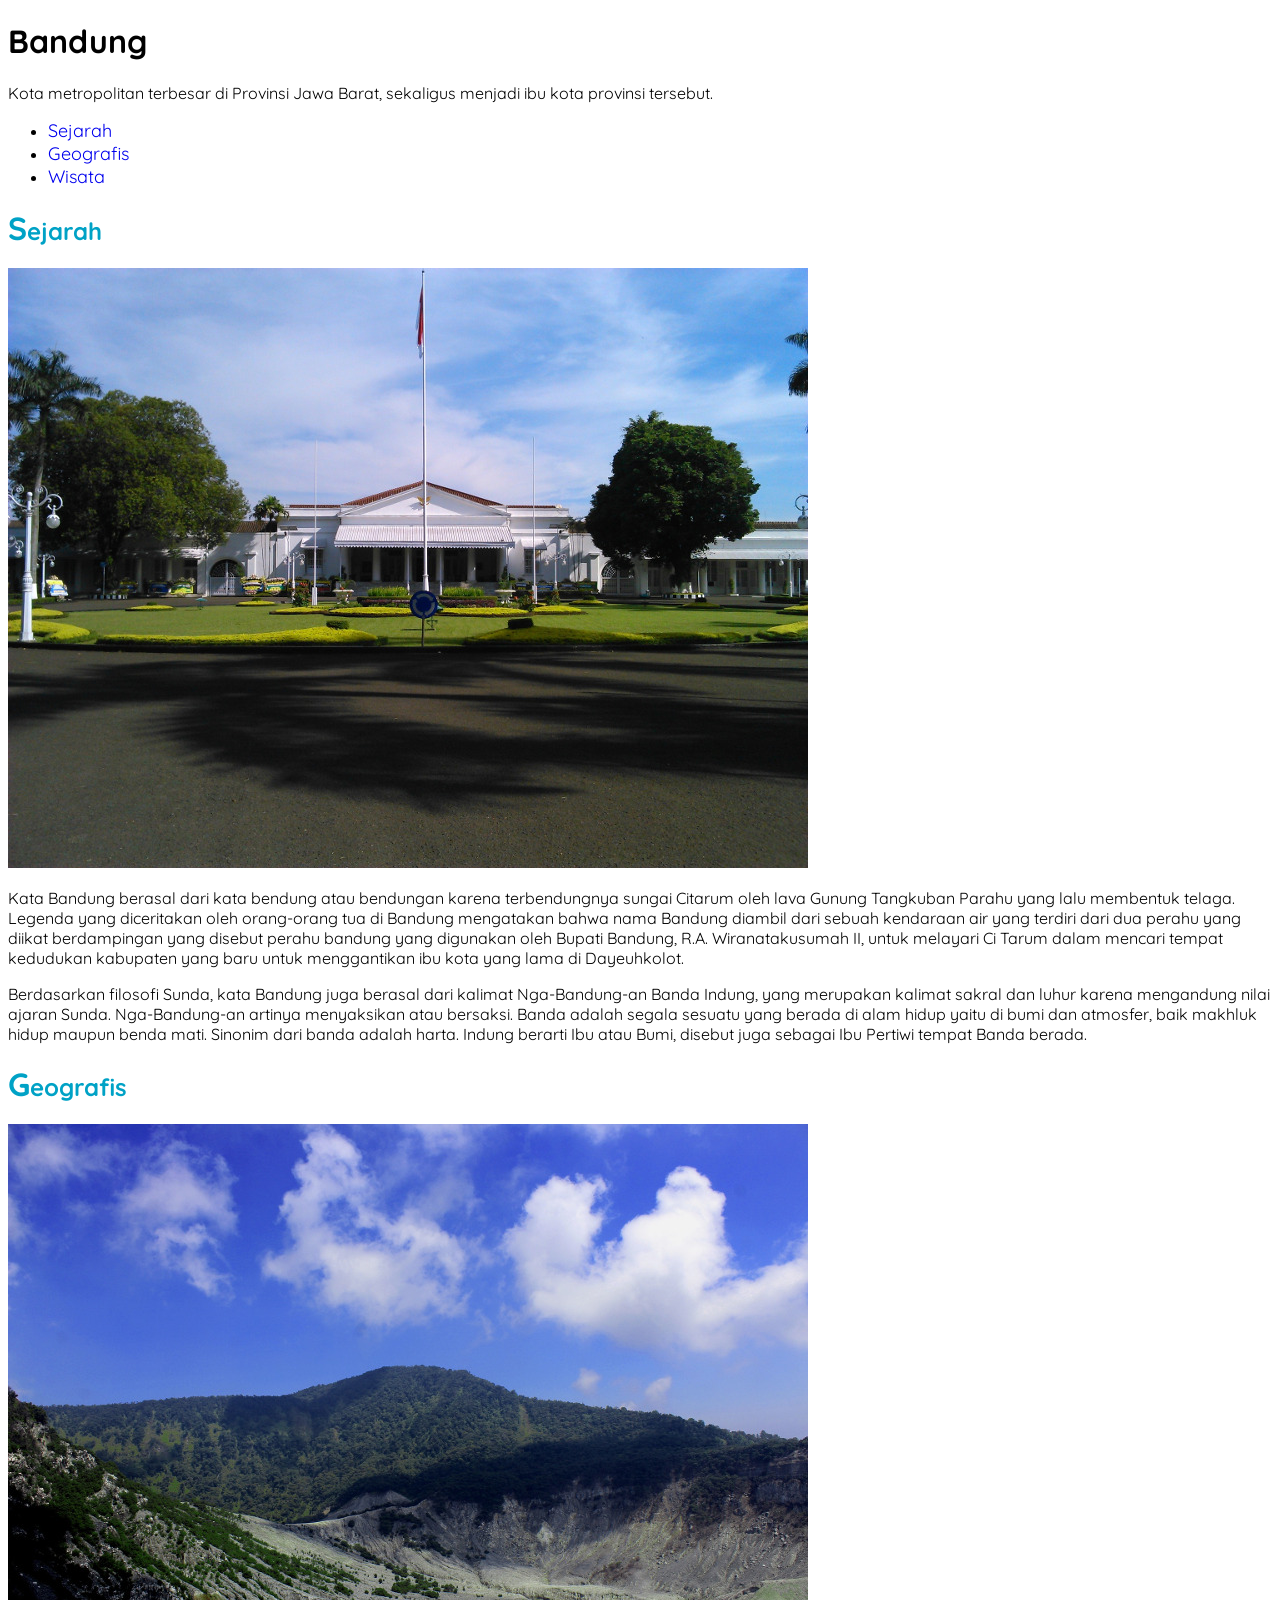
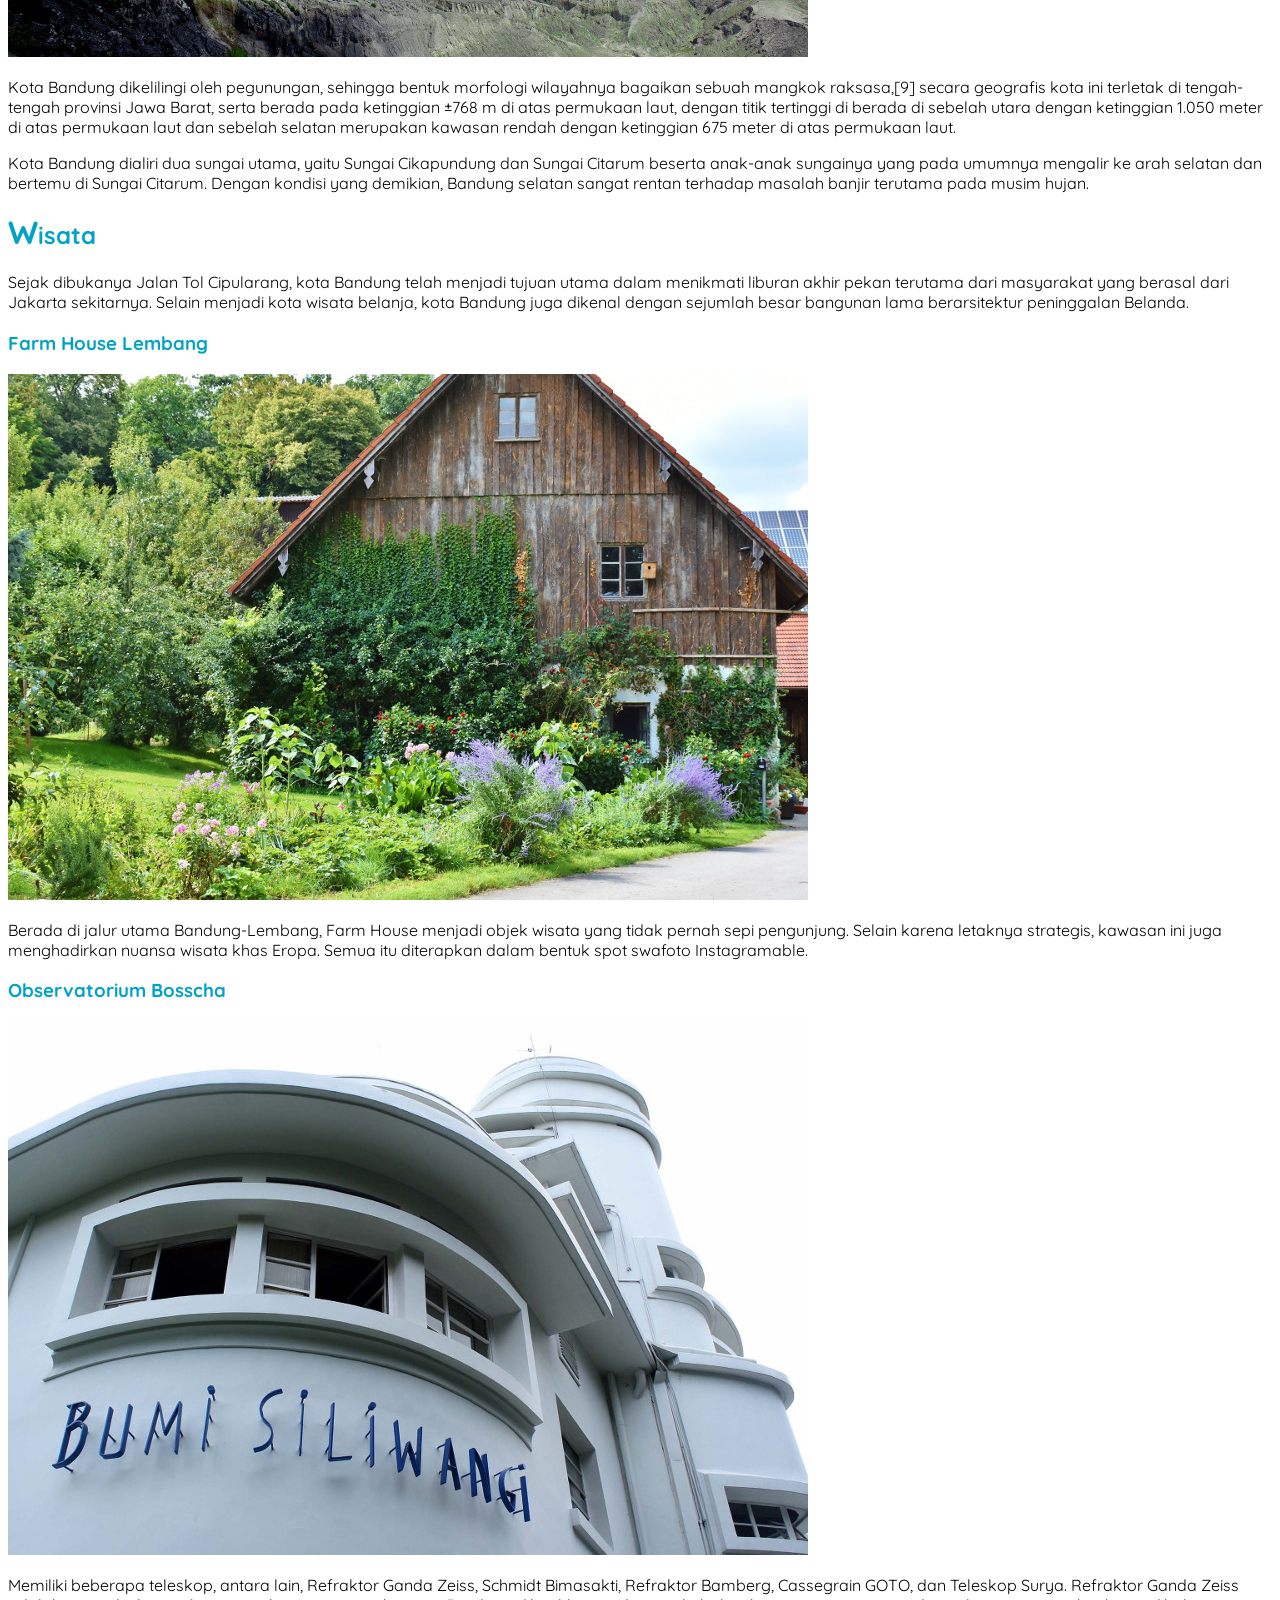
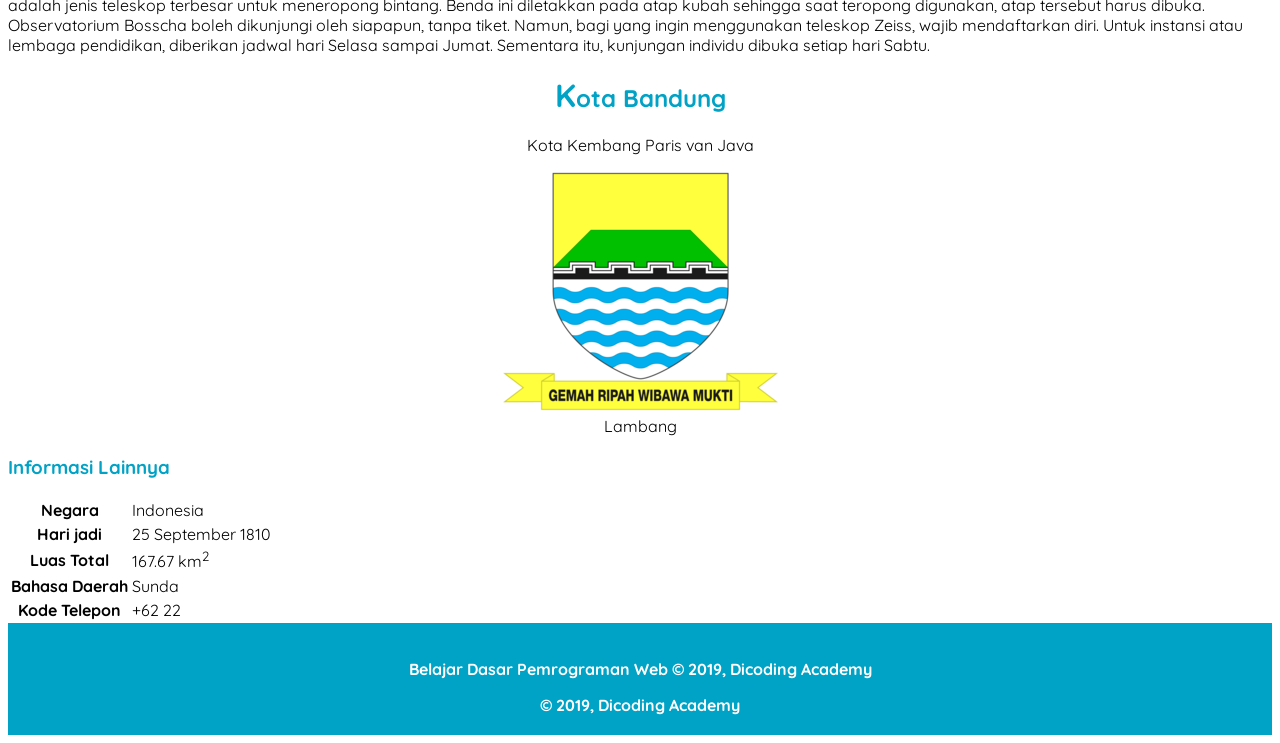
==== Webdasar/index.html @ 9266b992 "object fit" ====
<!DOCTYPE html><html>
  <head>
    <meta charset="utf-8" />
    <title> Kota Bandung</title>
    <link rel="stylesheet" href="assets/styles/style.css">

    <!-- Google Font-->
    <link rel="preconnect" href="https://fonts.googleapis.com">
    <link rel="preconnect" href="https://fonts.gstatic.com" crossorigin>
    <link href="https://fonts.googleapis.com/css2?family=Quicksand:wght@300..700&display=swap" rel="stylesheet"></head>
  </head>
  
  <header>
    <h1>Bandung</h1>
    <p>
      Kota metropolitan terbesar di Provinsi Jawa Barat, sekaligus menjadi ibu kota provinsi tersebut.
    </p>

    <nav>
      <ul>
        <li><a href="#sejarah">Sejarah</a></li>
        <li><a href="#geografis">Geografis</a></li>
        <li><a href="#wisata">Wisata</a></li>
      </ul>
    </nav>
  </header>

  <main>
    <div>
      <article id="sejarah">
        <h2>Sejarah</h2>
        <img src="assets/image/history.jpg" alt="sejarah" class="fetured-image"/>
        <p>
          Kata Bandung berasal dari kata bendung atau bendungan karena terbendungnya sungai Citarum oleh
          lava Gunung Tangkuban Parahu yang lalu membentuk telaga. Legenda yang diceritakan oleh
          orang-orang tua di Bandung mengatakan bahwa nama Bandung diambil dari sebuah kendaraan air
          yang terdiri dari dua perahu yang diikat berdampingan yang disebut perahu bandung yang
          digunakan oleh Bupati Bandung, R.A. Wiranatakusumah II, untuk melayari Ci Tarum dalam mencari
          tempat kedudukan kabupaten yang baru untuk menggantikan ibu kota yang lama di Dayeuhkolot.
        </p>
    
        <p>
          Berdasarkan filosofi Sunda, kata Bandung juga berasal dari kalimat Nga-Bandung-an Banda
          Indung, yang merupakan kalimat sakral dan luhur karena mengandung nilai ajaran Sunda.
          Nga-Bandung-an artinya menyaksikan atau bersaksi. Banda adalah segala sesuatu yang berada di
          alam hidup yaitu di bumi dan atmosfer, baik makhluk hidup maupun benda mati. Sinonim dari
          banda adalah harta. Indung berarti Ibu atau Bumi, disebut juga sebagai Ibu Pertiwi tempat
          Banda berada.
        </p>
      </article>
    
      <article id="geografis">
        <h2>Geografis</h2>
        <img src="assets/image/geografis.jpg" alt="geografis" class="fetured-image"/>
        <p>
          Kota Bandung dikelilingi oleh pegunungan, sehingga bentuk morfologi wilayahnya bagaikan sebuah
          mangkok raksasa,[9] secara geografis kota ini terletak di tengah-tengah provinsi Jawa Barat,
          serta berada pada ketinggian ±768 m di atas permukaan laut, dengan titik tertinggi di berada
          di sebelah utara dengan ketinggian 1.050 meter di atas permukaan laut dan sebelah selatan
          merupakan kawasan rendah dengan ketinggian 675 meter di atas permukaan laut.
        </p>
    
        <p>
          Kota Bandung dialiri dua sungai utama, yaitu Sungai Cikapundung dan Sungai Citarum beserta
          anak-anak sungainya yang pada umumnya mengalir ke arah selatan dan bertemu di Sungai Citarum.
          Dengan kondisi yang demikian, Bandung selatan sangat rentan terhadap masalah banjir terutama
          pada musim hujan.
        </p>
      </article>
    
      <article id="wisata">
        <h2>Wisata</h2>
        <p>
          Sejak dibukanya Jalan Tol Cipularang, kota Bandung telah menjadi tujuan utama dalam menikmati
          liburan akhir pekan terutama dari masyarakat yang berasal dari Jakarta sekitarnya. Selain
          menjadi kota wisata belanja, kota Bandung juga dikenal dengan sejumlah besar bangunan lama
          berarsitektur peninggalan Belanda.
        </p>
    
        <section>
          <h3>Farm House Lembang</h3>
          <img src="assets/image/farm-house.jpg" alt="farm house" class="fetured-image"/>
          <p>
            Berada di jalur utama Bandung-Lembang, Farm House menjadi objek wisata yang tidak pernah
            sepi pengunjung. Selain karena letaknya strategis, kawasan ini juga menghadirkan nuansa
            wisata khas Eropa. Semua itu diterapkan dalam bentuk spot swafoto Instagramable.
          </p>
        </section>
    
        <section>
          <h3>Observatorium Bosscha</h3>
          <img src="assets/image/bosscha.jpg" alt="bosscha" class="fetured-image"/>
          <p>
            Memiliki beberapa teleskop, antara lain, Refraktor Ganda Zeiss, Schmidt Bimasakti, Refraktor
            Bamberg, Cassegrain GOTO, dan Teleskop Surya. Refraktor Ganda Zeiss adalah jenis teleskop
            terbesar untuk meneropong bintang. Benda ini diletakkan pada atap kubah sehingga saat
            teropong digunakan, atap tersebut harus dibuka. Observatorium Bosscha boleh dikunjungi oleh
            siapapun, tanpa tiket. Namun, bagi yang ingin menggunakan teleskop Zeiss, wajib mendaftarkan
            diri. Untuk instansi atau lembaga pendidikan, diberikan jadwal hari Selasa sampai Jumat.
            Sementara itu, kunjungan individu dibuka setiap hari Sabtu.
          </p>
        </section>
      </article>
    </div>

    <aside>
      <article class="profile">
        <header>
          <h2>Kota Bandung</h2>
          <p>Kota Kembang Paris van Java</p>

          <figure>
            <img src="assets/image/Bandung_coa.png">
            <figcaption>Lambang</figcaption>
          </figure>
        </header>

        <section>
          <h3>Informasi Lainnya</h3>    
          <table>
            <tr>
              <th>Negara</th>
              <td>Indonesia</td>
            </tr>
            <tr>
              <th>Hari jadi</th>
              <td>25 September 1810</td>
            </tr>
            <tr>
              <th>Luas Total</th>
              <td>167.67 km<sup>2</sup></td>
            </tr>
            <tr>
              <th>Bahasa Daerah</th>
              <td>Sunda</td>
            </tr>
            <tr>
              <th>Kode Telepon</th>
              <td>+62 22</td>
            </tr>
          </table>
        </section>
      </article>
    </aside>
  </main>

  <footer>
    <p>Belajar Dasar Pemrograman Web &#169; 2019, Dicoding Academy</p>
    &copy; 2019, Dicoding Academy
  </footer>
</html>
---- Webdasar/assets/styles/style.css ----
body {
    font-family: 'Quicksand',sans-serif;
}

h2, h3{
    color: #00a2c6;
}
h2::first-letter{
    font-size: 32px;
    color: #00a2c6;
}

footer{
    padding: 20px;
    color: white;
    background-color: #00a2c6;
    text-align: center;
    font-weight: bold;
}

nav a {
    font-size: 18px;
    font-weight: 400px;
    text-decoration: none;
}

nav a:hover{
    font-weight: bold;
}

.profile header{
    text-align: center;
}

.feature-image{
    width: 100%;
    max-height: 300px;
    object-fit: cover;
    object-position: center;
}

.profile-img{
    width: 200px;
}
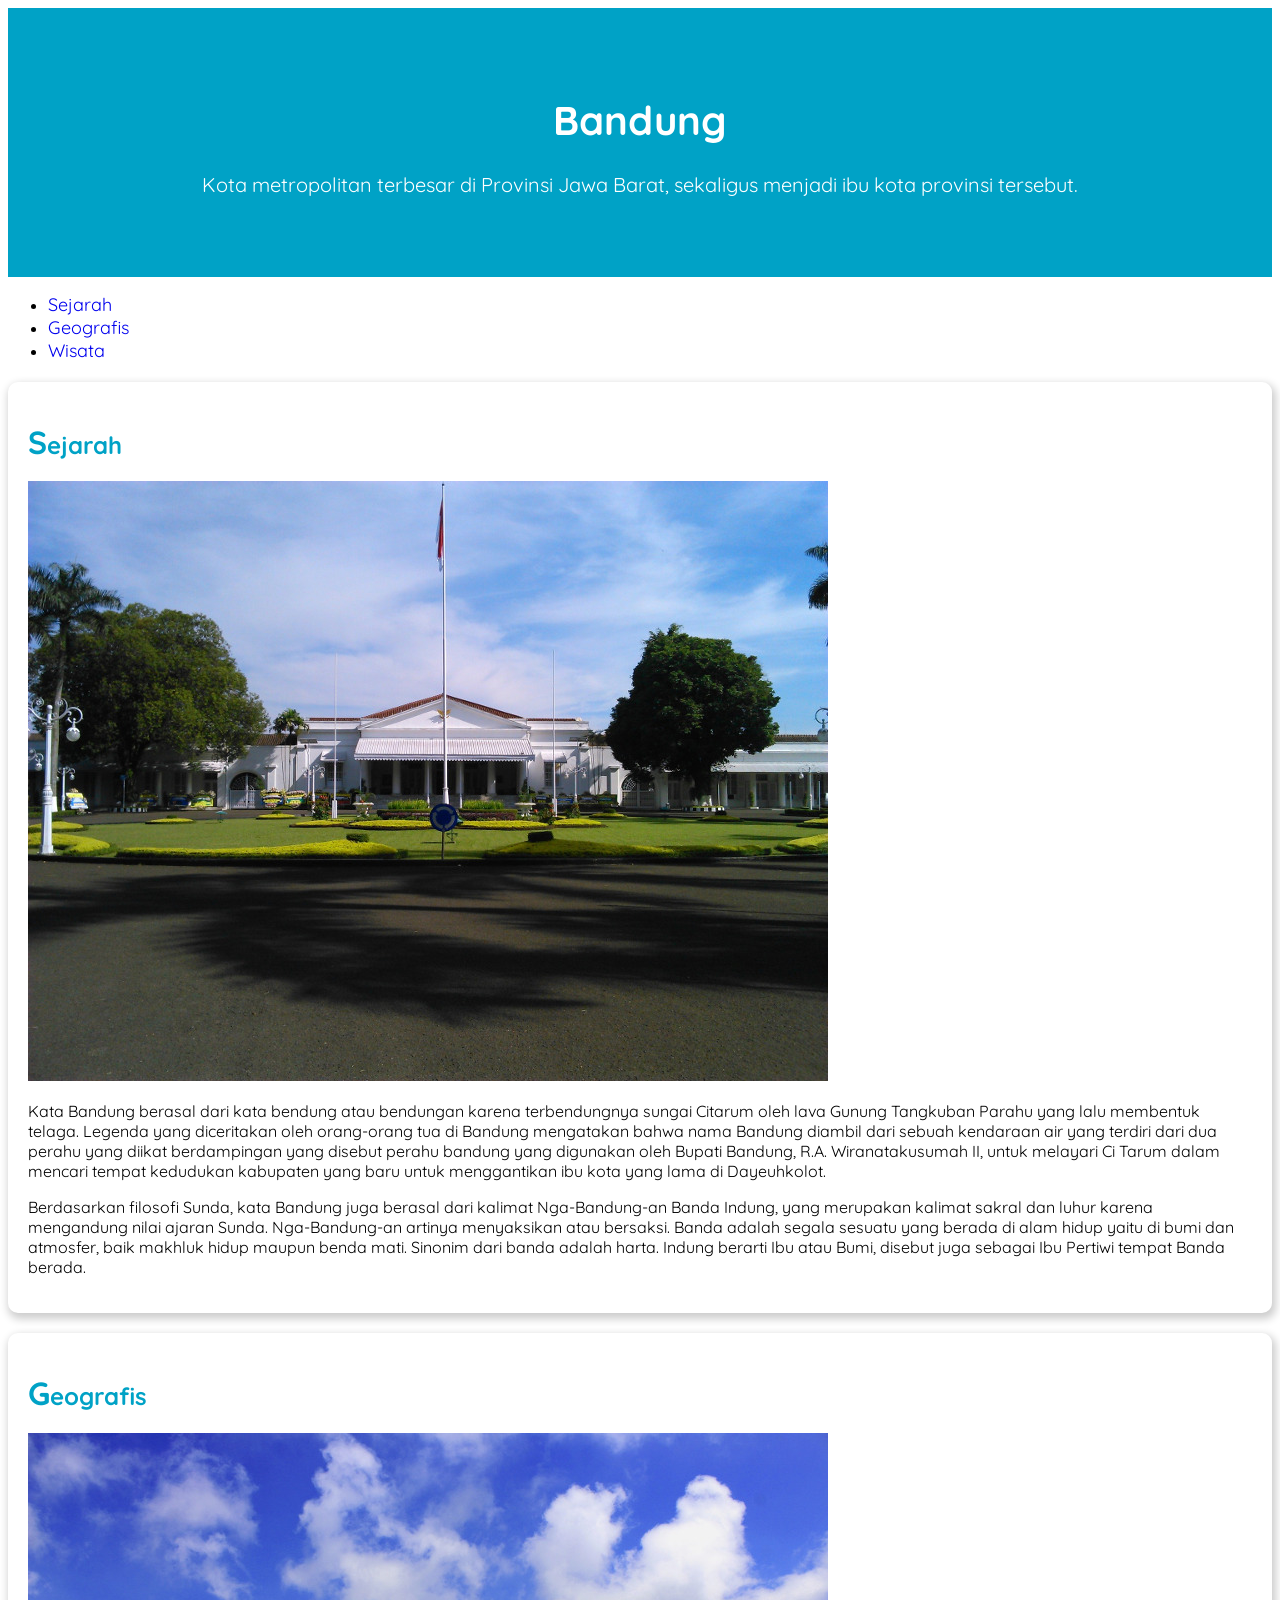
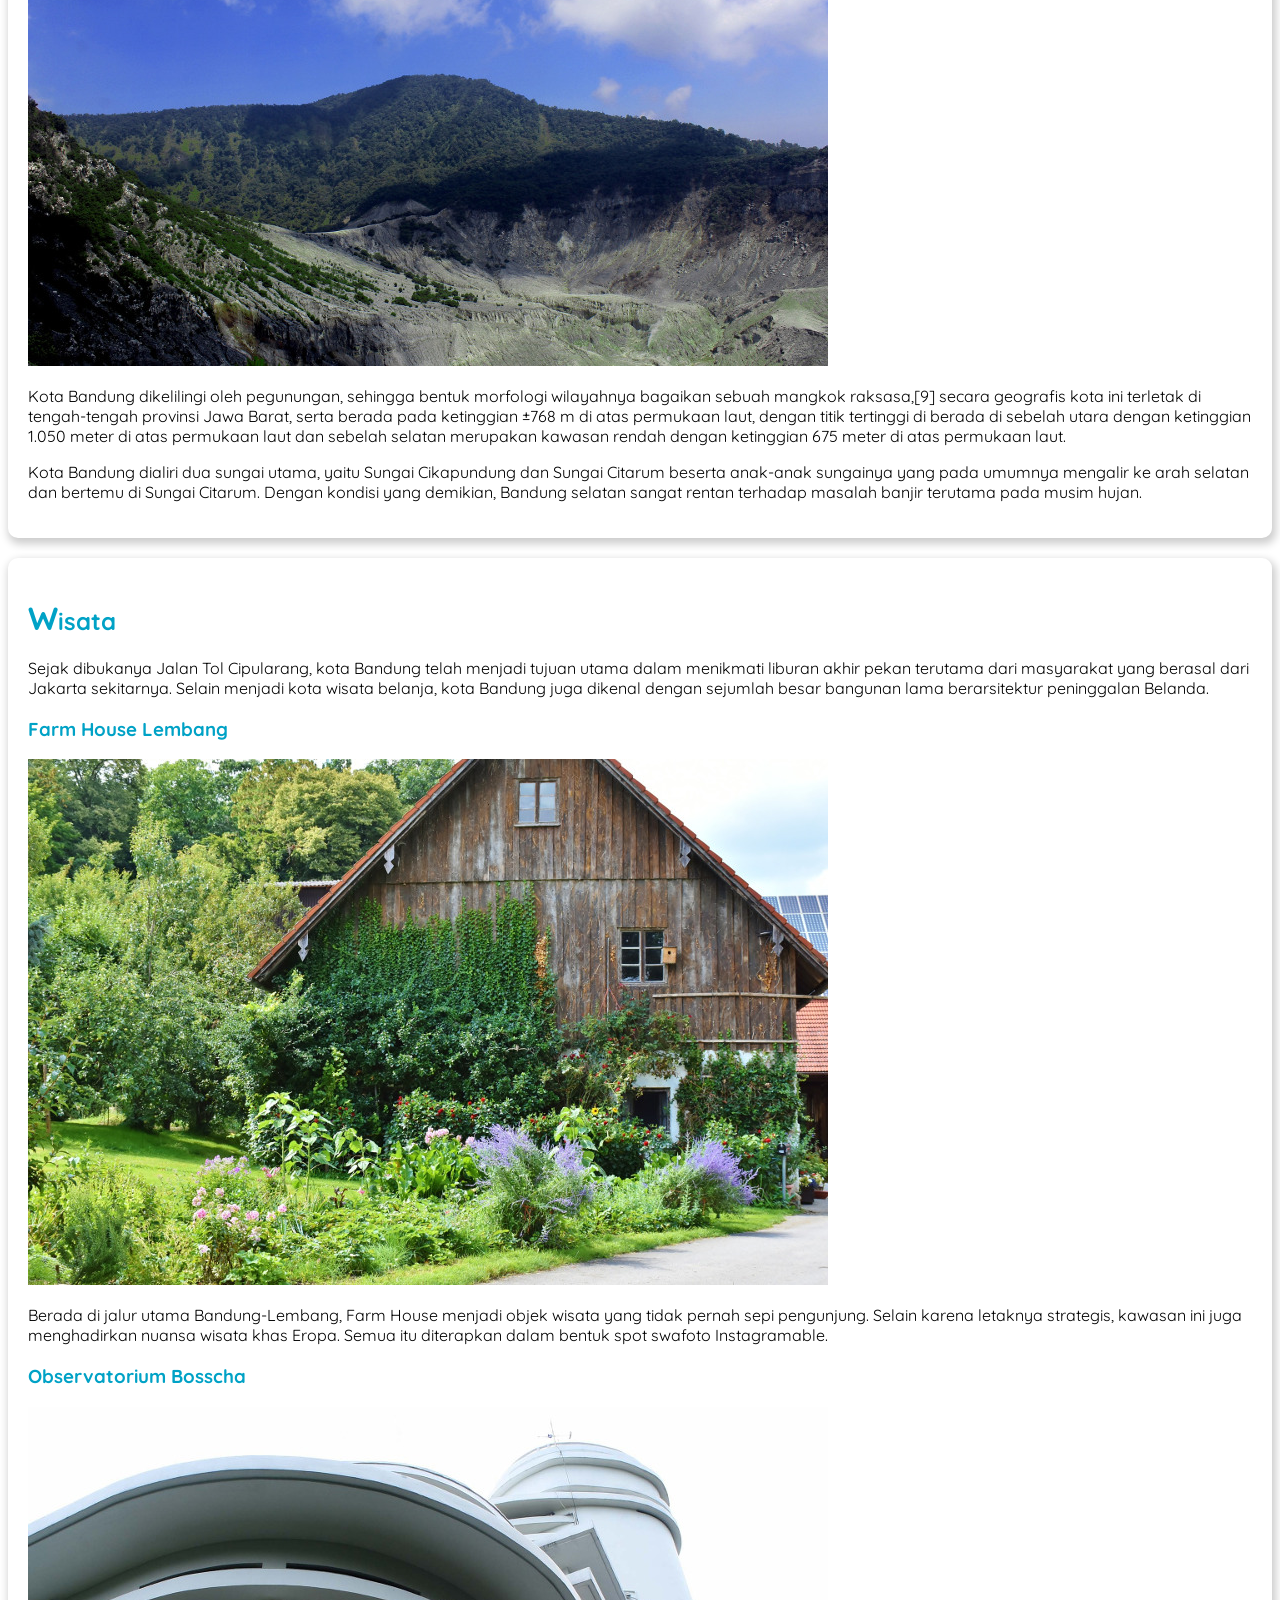
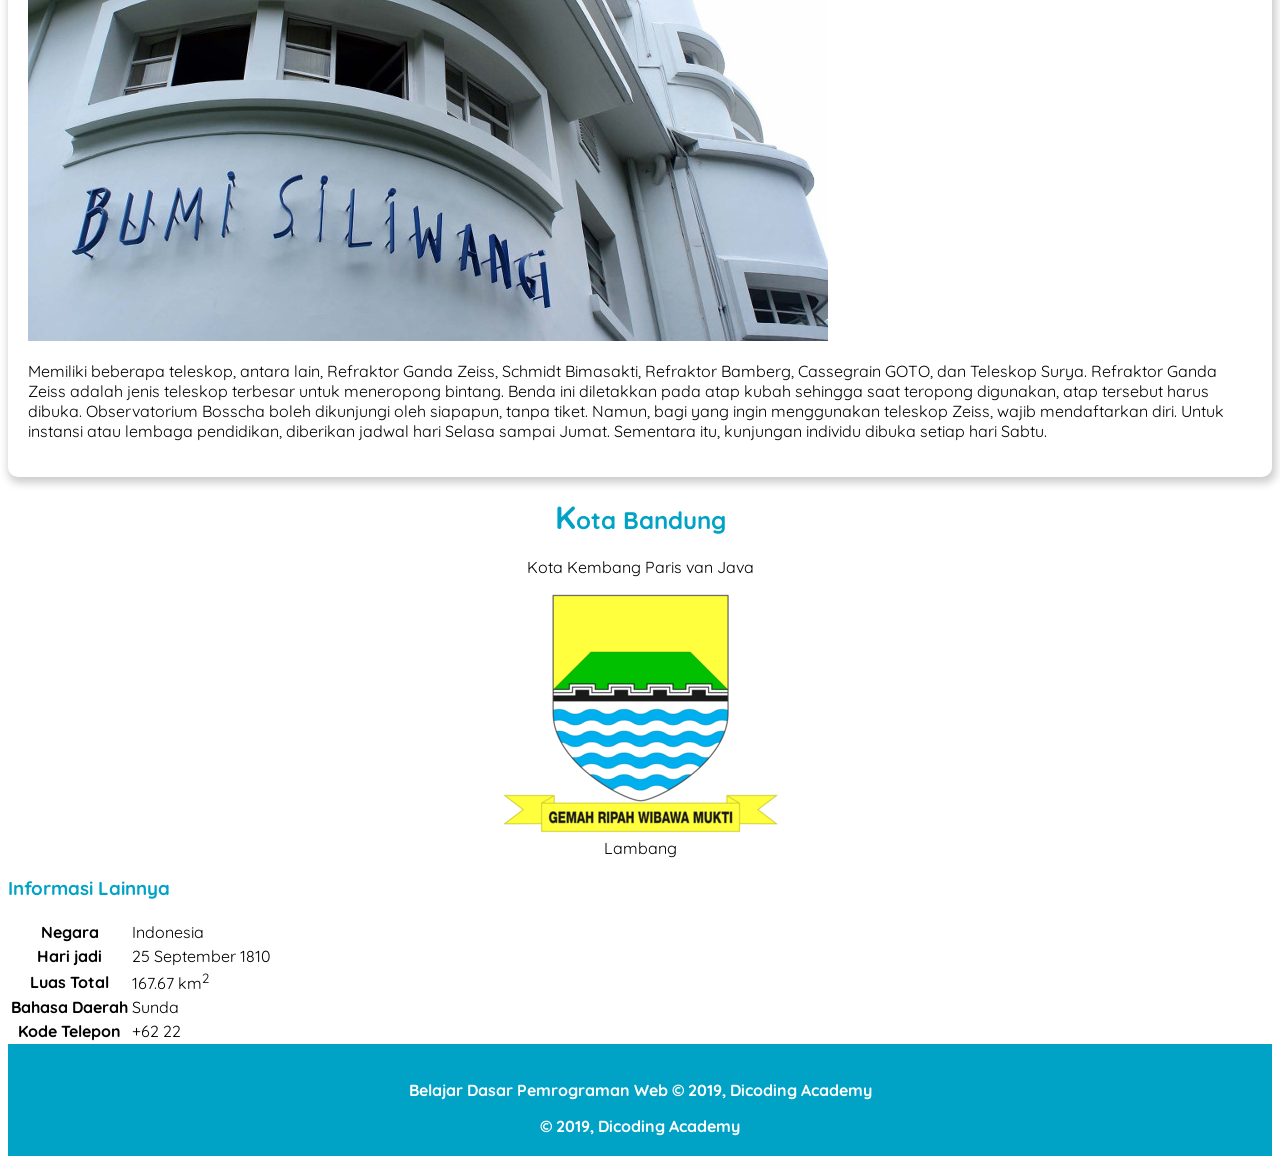
==== commit 69aa5392: "jumbotron header" ====
--- a/Webdasar/index.html
+++ b/Webdasar/index.html
@@ -11,10 +11,12 @@
   </head>
   
   <header>
-    <h1>Bandung</h1>
-    <p>
-      Kota metropolitan terbesar di Provinsi Jawa Barat, sekaligus menjadi ibu kota provinsi tersebut.
-    </p>
+    <div class="jumbotron">
+      <h1>Bandung</h1>
+      <p>
+        Kota metropolitan terbesar di Provinsi Jawa Barat, sekaligus menjadi ibu kota provinsi tersebut.
+      </p>
+    </div>
 
     <nav>
       <ul>
@@ -22,12 +24,12 @@
         <li><a href="#geografis">Geografis</a></li>
         <li><a href="#wisata">Wisata</a></li>
       </ul>
-    </nav>
+    </nav>      
   </header>
 
   <main>
     <div>
-      <article id="sejarah">
+      <article id="sejarah" class="card">
         <h2>Sejarah</h2>
         <img src="assets/image/history.jpg" alt="sejarah" class="fetured-image"/>
         <p>
@@ -49,7 +51,7 @@
         </p>
       </article>
     
-      <article id="geografis">
+      <article id="geografis" class="card">
         <h2>Geografis</h2>
         <img src="assets/image/geografis.jpg" alt="geografis" class="fetured-image"/>
         <p>
@@ -68,7 +70,7 @@
         </p>
       </article>
     
-      <article id="wisata">
+      <article id="wisata" class="card">
         <h2>Wisata</h2>
         <p>
           Sejak dibukanya Jalan Tol Cipularang, kota Bandung telah menjadi tujuan utama dalam menikmati
--- a/Webdasar/assets/styles/style.css
+++ b/Webdasar/assets/styles/style.css
@@ -41,4 +41,20 @@
 
 .profile-img{
     width: 200px;
+}
+
+.card {
+    box-shadow: 2px 4px 8px 2px rgba(0, 0, 0, 0.2);
+    border-radius: 10px;
+
+    padding: 20px;
+    margin-top: 20px;
+}
+
+.jumbotron{
+    font-size: 20px;
+    padding: 60px;
+    background-color: #00a2c6;
+    text-align: center;
+    color: white;
 }
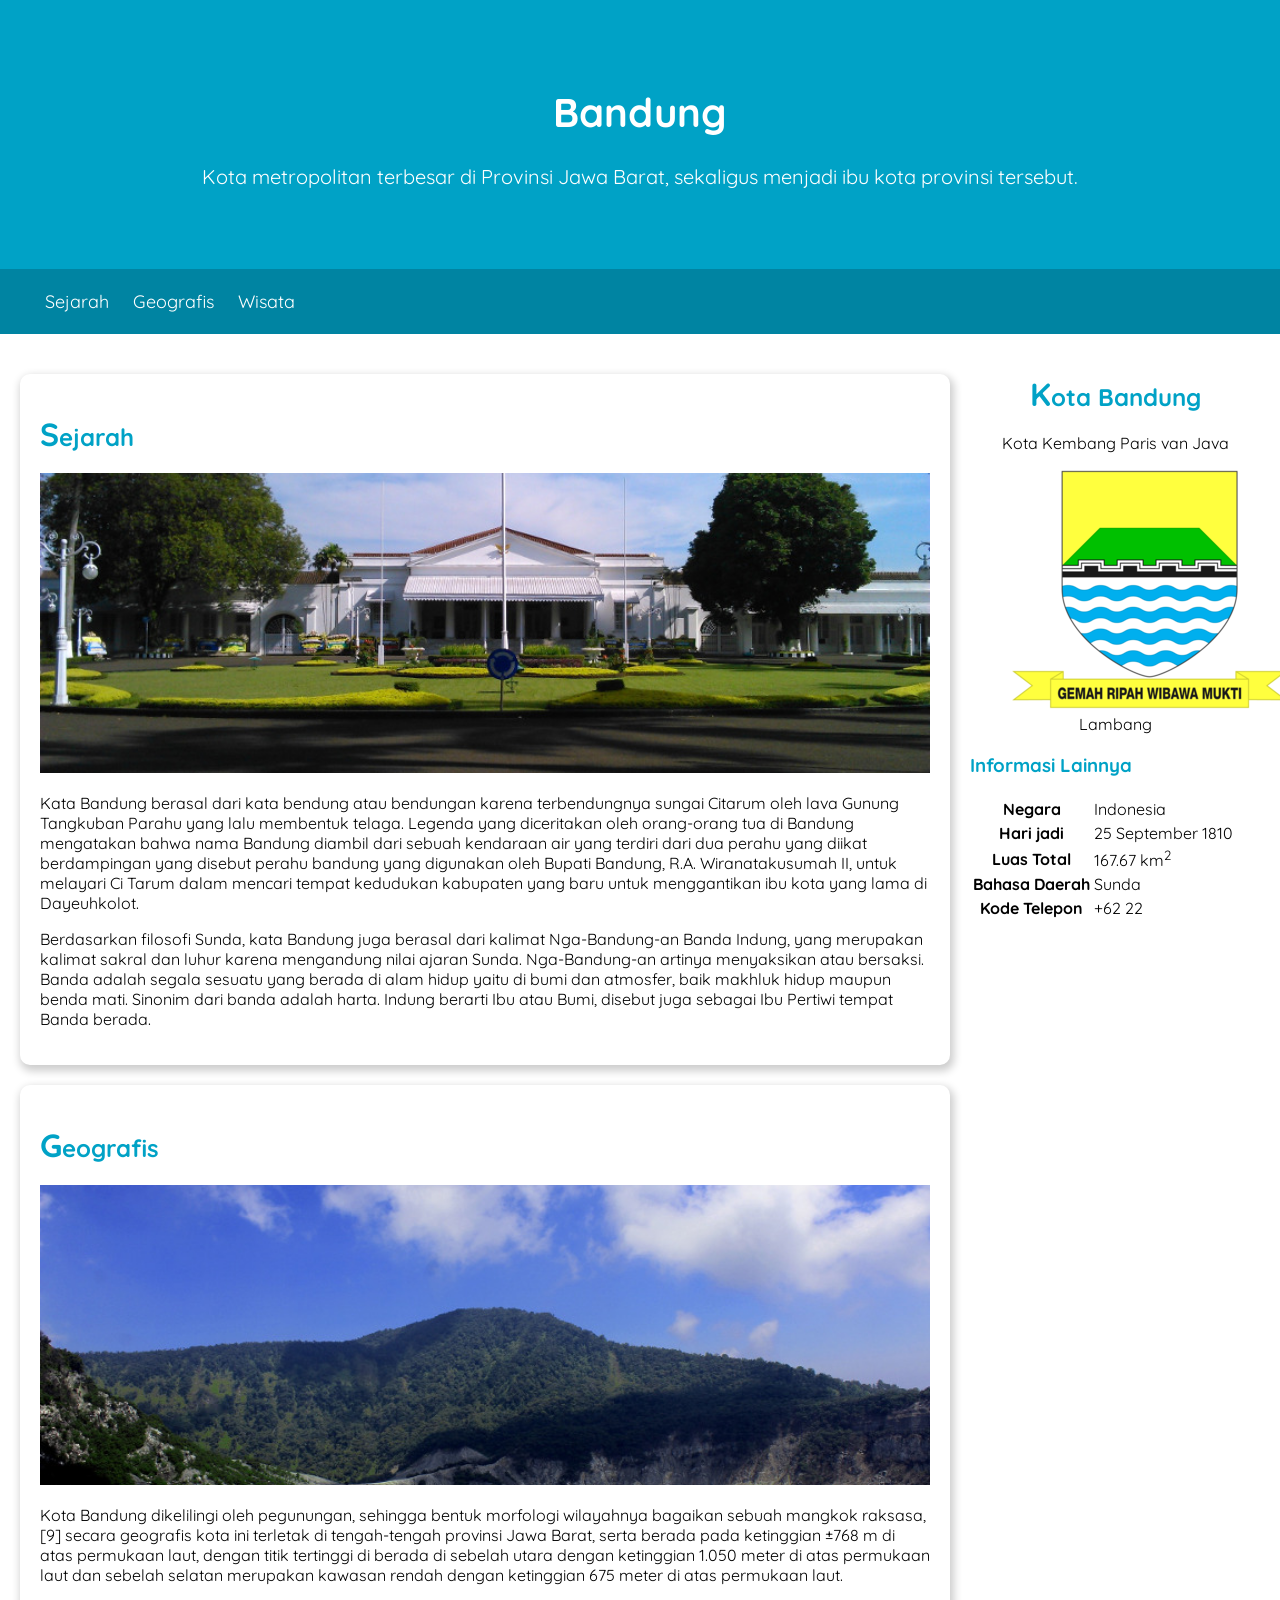
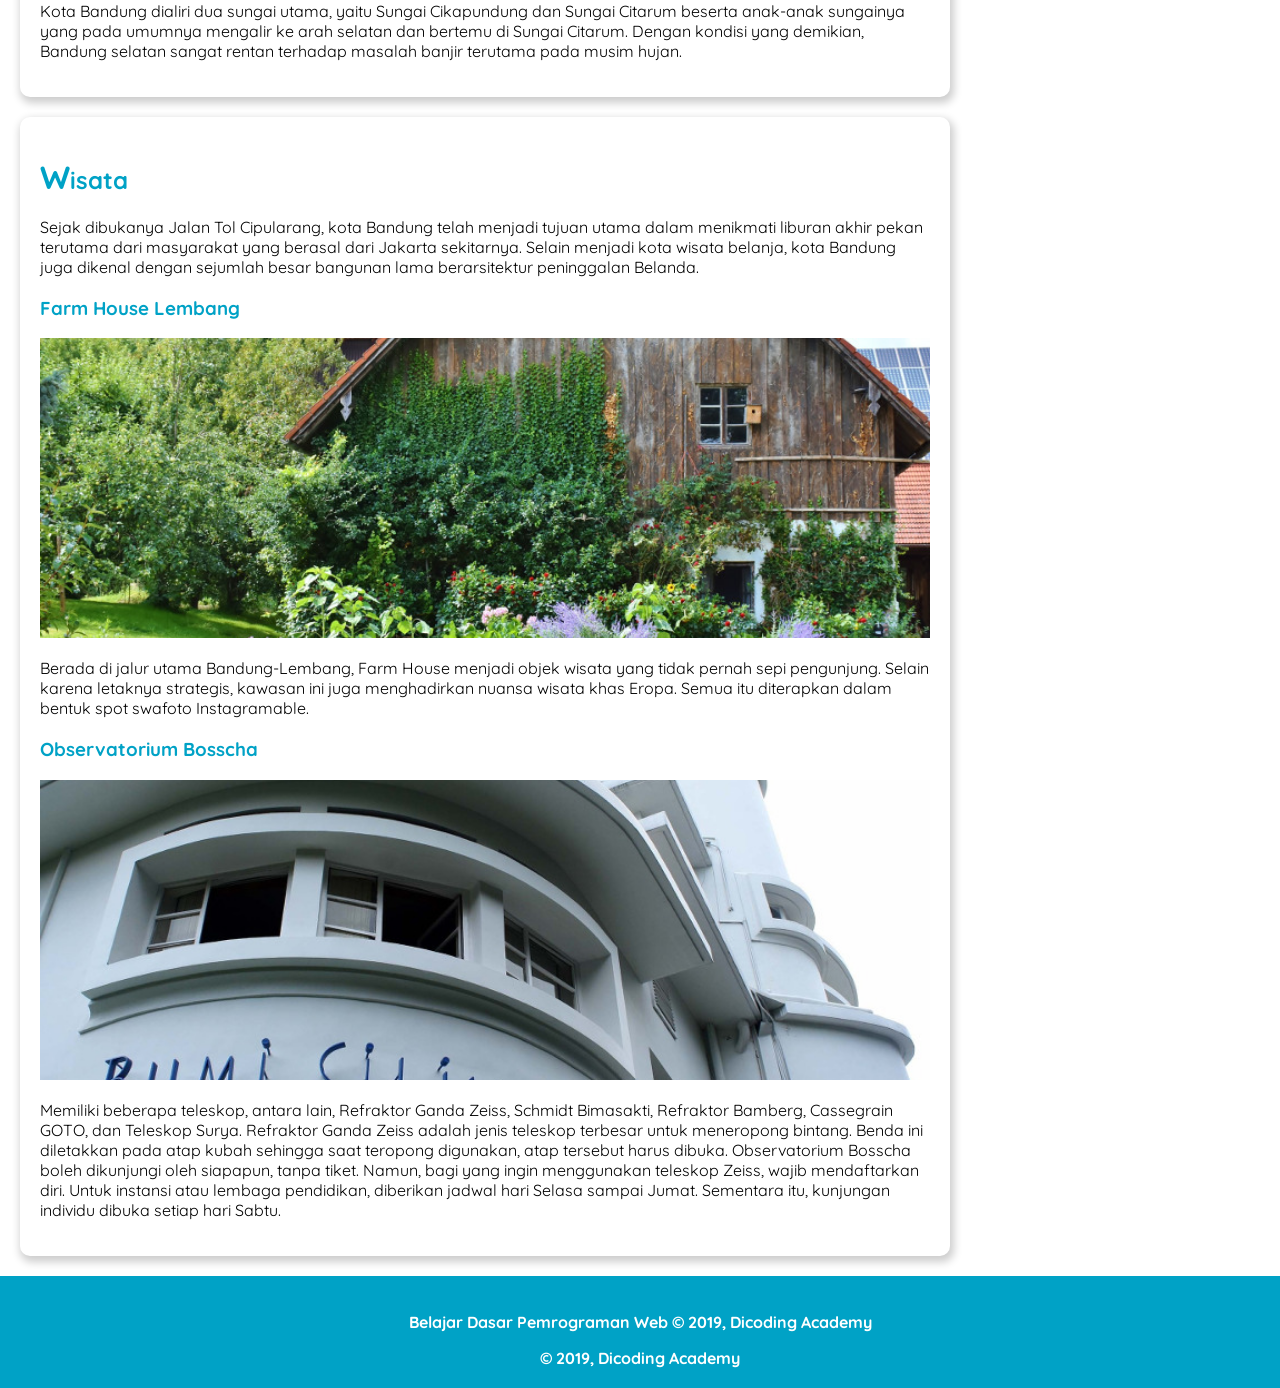
==== commit 5b98c96c: "float content and aside" ====
--- a/Webdasar/index.html
+++ b/Webdasar/index.html
@@ -28,10 +28,10 @@
   </header>
 
   <main>
-    <div>
+    <div id="content">
       <article id="sejarah" class="card">
         <h2>Sejarah</h2>
-        <img src="assets/image/history.jpg" alt="sejarah" class="fetured-image"/>
+        <img src="assets/image/history.jpg" alt="sejarah" class="featured-image"/>
         <p>
           Kata Bandung berasal dari kata bendung atau bendungan karena terbendungnya sungai Citarum oleh
           lava Gunung Tangkuban Parahu yang lalu membentuk telaga. Legenda yang diceritakan oleh
@@ -53,7 +53,7 @@
     
       <article id="geografis" class="card">
         <h2>Geografis</h2>
-        <img src="assets/image/geografis.jpg" alt="geografis" class="fetured-image"/>
+        <img src="assets/image/geografis.jpg" alt="geografis" class="featured-image"/>
         <p>
           Kota Bandung dikelilingi oleh pegunungan, sehingga bentuk morfologi wilayahnya bagaikan sebuah
           mangkok raksasa,[9] secara geografis kota ini terletak di tengah-tengah provinsi Jawa Barat,
@@ -81,7 +81,7 @@
     
         <section>
           <h3>Farm House Lembang</h3>
-          <img src="assets/image/farm-house.jpg" alt="farm house" class="fetured-image"/>
+          <img src="assets/image/farm-house.jpg" alt="farm house" class="featured-image"/>
           <p>
             Berada di jalur utama Bandung-Lembang, Farm House menjadi objek wisata yang tidak pernah
             sepi pengunjung. Selain karena letaknya strategis, kawasan ini juga menghadirkan nuansa
@@ -91,7 +91,7 @@
     
         <section>
           <h3>Observatorium Bosscha</h3>
-          <img src="assets/image/bosscha.jpg" alt="bosscha" class="fetured-image"/>
+          <img src="assets/image/bosscha.jpg" alt="bosscha" class="featured-image"/>
           <p>
             Memiliki beberapa teleskop, antara lain, Refraktor Ganda Zeiss, Schmidt Bimasakti, Refraktor
             Bamberg, Cassegrain GOTO, dan Teleskop Surya. Refraktor Ganda Zeiss adalah jenis teleskop
--- a/Webdasar/assets/styles/style.css
+++ b/Webdasar/assets/styles/style.css
@@ -1,5 +1,11 @@
+*{
+    box-sizing: border-box;
+}
 body {
     font-family: 'Quicksand',sans-serif;
+
+    margin: 0;
+    padding: 0;
 }
 
 h2, h3{
@@ -22,6 +28,8 @@
     font-size: 18px;
     font-weight: 400px;
     text-decoration: none;
+
+    color: white;
 }
 
 nav a:hover{
@@ -32,7 +40,7 @@
     text-align: center;
 }
 
-.feature-image{
+.featured-image{
     width: 100%;
     max-height: 300px;
     object-fit: cover;
@@ -57,4 +65,33 @@
     background-color: #00a2c6;
     text-align: center;
     color: white;
+}
+
+nav li{
+    display: inline; 
+    list-style-type: none;
+    margin-right: 20px;
+}
+
+nav {
+    background-color: #0084a2;
+    padding: 5px;
+}
+
+main{
+    padding: 20px;
+
+    overflow: auto;
+}
+
+#content{
+    float: left;
+    width: 75%;
+}
+
+aside{
+    float: right;
+    width: 25%;
+
+    padding-left: 20px;
 }
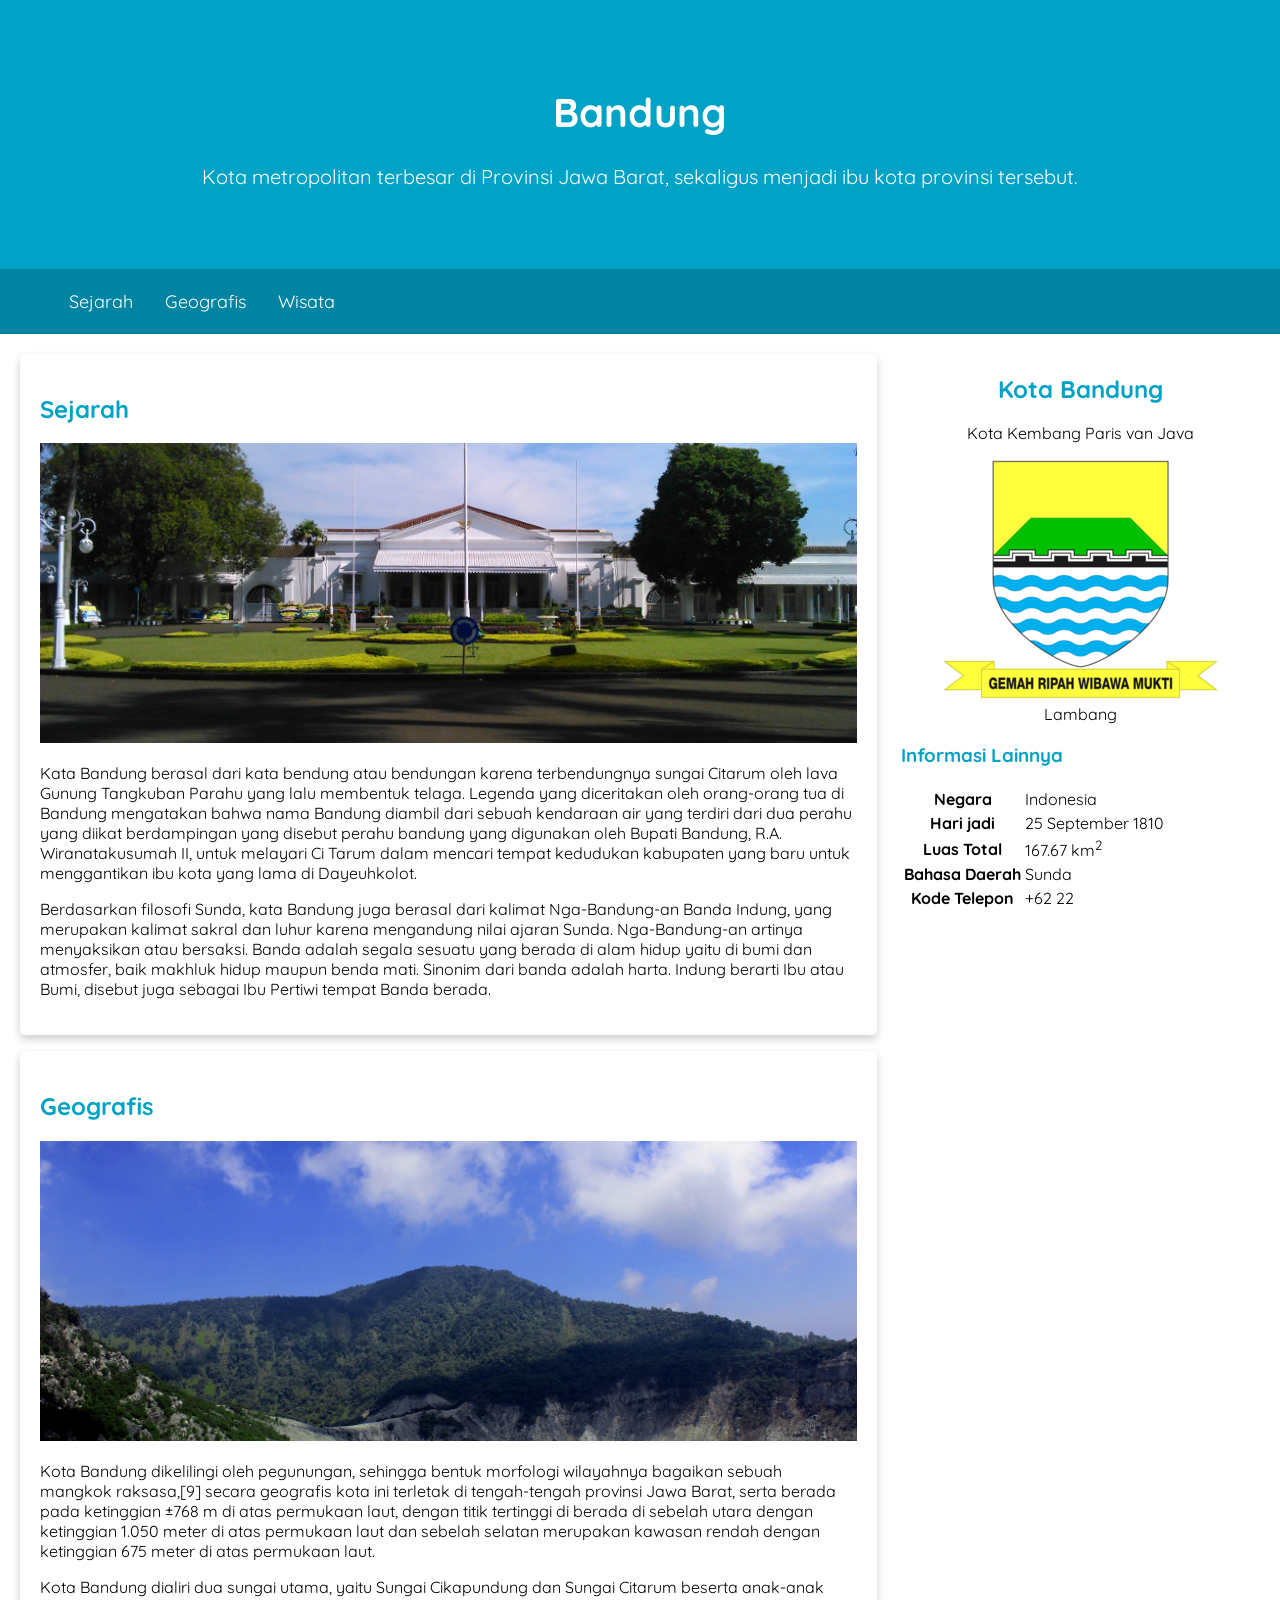
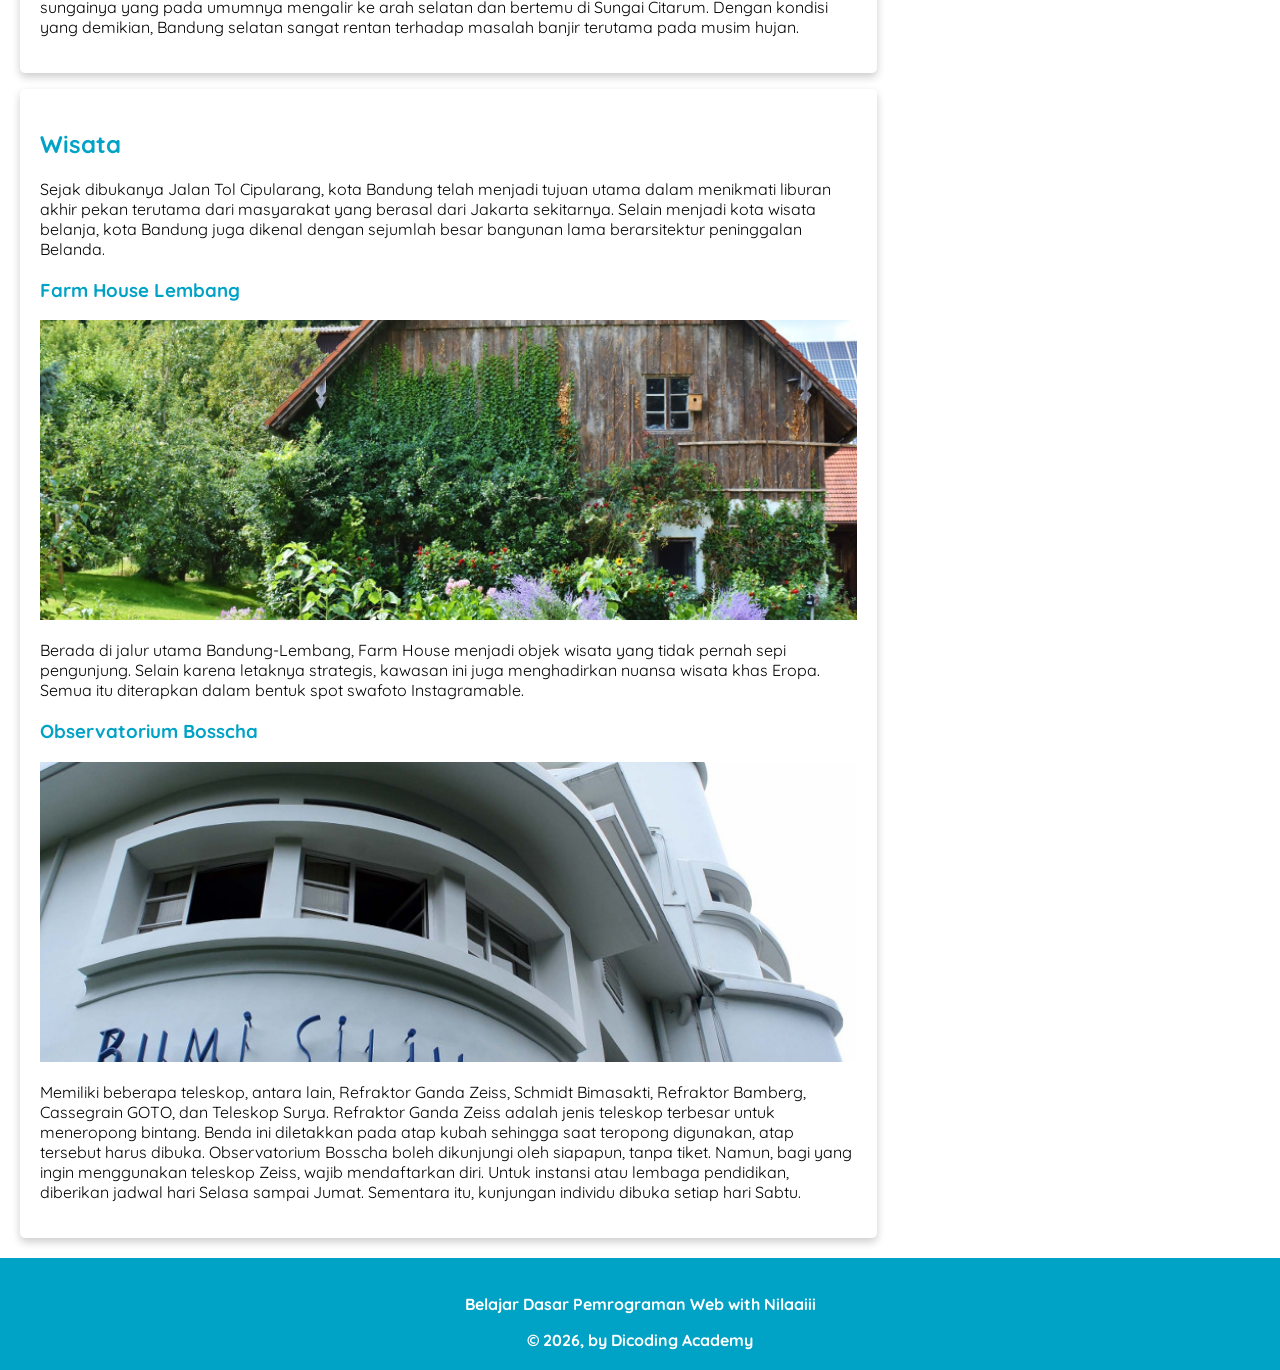
==== commit 90b43c77: "Add files via upload" ====
--- a/Webdasar/index.html
+++ b/Webdasar/index.html
@@ -1,153 +1,156 @@
-<!DOCTYPE html><html>
-  <head>
-    <meta charset="utf-8" />
-    <title> Kota Bandung</title>
-    <link rel="stylesheet" href="assets/styles/style.css">
-
-    <!-- Google Font-->
-    <link rel="preconnect" href="https://fonts.googleapis.com">
-    <link rel="preconnect" href="https://fonts.gstatic.com" crossorigin>
-    <link href="https://fonts.googleapis.com/css2?family=Quicksand:wght@300..700&display=swap" rel="stylesheet"></head>
-  </head>
-  
-  <header>
-    <div class="jumbotron">
-      <h1>Bandung</h1>
-      <p>
-        Kota metropolitan terbesar di Provinsi Jawa Barat, sekaligus menjadi ibu kota provinsi tersebut.
-      </p>
-    </div>
-
-    <nav>
-      <ul>
-        <li><a href="#sejarah">Sejarah</a></li>
-        <li><a href="#geografis">Geografis</a></li>
-        <li><a href="#wisata">Wisata</a></li>
-      </ul>
-    </nav>      
-  </header>
-
-  <main>
-    <div id="content">
-      <article id="sejarah" class="card">
-        <h2>Sejarah</h2>
-        <img src="assets/image/history.jpg" alt="sejarah" class="featured-image"/>
-        <p>
-          Kata Bandung berasal dari kata bendung atau bendungan karena terbendungnya sungai Citarum oleh
-          lava Gunung Tangkuban Parahu yang lalu membentuk telaga. Legenda yang diceritakan oleh
-          orang-orang tua di Bandung mengatakan bahwa nama Bandung diambil dari sebuah kendaraan air
-          yang terdiri dari dua perahu yang diikat berdampingan yang disebut perahu bandung yang
-          digunakan oleh Bupati Bandung, R.A. Wiranatakusumah II, untuk melayari Ci Tarum dalam mencari
-          tempat kedudukan kabupaten yang baru untuk menggantikan ibu kota yang lama di Dayeuhkolot.
-        </p>
-    
-        <p>
-          Berdasarkan filosofi Sunda, kata Bandung juga berasal dari kalimat Nga-Bandung-an Banda
-          Indung, yang merupakan kalimat sakral dan luhur karena mengandung nilai ajaran Sunda.
-          Nga-Bandung-an artinya menyaksikan atau bersaksi. Banda adalah segala sesuatu yang berada di
-          alam hidup yaitu di bumi dan atmosfer, baik makhluk hidup maupun benda mati. Sinonim dari
-          banda adalah harta. Indung berarti Ibu atau Bumi, disebut juga sebagai Ibu Pertiwi tempat
-          Banda berada.
-        </p>
-      </article>
-    
-      <article id="geografis" class="card">
-        <h2>Geografis</h2>
-        <img src="assets/image/geografis.jpg" alt="geografis" class="featured-image"/>
-        <p>
-          Kota Bandung dikelilingi oleh pegunungan, sehingga bentuk morfologi wilayahnya bagaikan sebuah
-          mangkok raksasa,[9] secara geografis kota ini terletak di tengah-tengah provinsi Jawa Barat,
-          serta berada pada ketinggian ±768 m di atas permukaan laut, dengan titik tertinggi di berada
-          di sebelah utara dengan ketinggian 1.050 meter di atas permukaan laut dan sebelah selatan
-          merupakan kawasan rendah dengan ketinggian 675 meter di atas permukaan laut.
-        </p>
-    
-        <p>
-          Kota Bandung dialiri dua sungai utama, yaitu Sungai Cikapundung dan Sungai Citarum beserta
-          anak-anak sungainya yang pada umumnya mengalir ke arah selatan dan bertemu di Sungai Citarum.
-          Dengan kondisi yang demikian, Bandung selatan sangat rentan terhadap masalah banjir terutama
-          pada musim hujan.
-        </p>
-      </article>
-    
-      <article id="wisata" class="card">
-        <h2>Wisata</h2>
-        <p>
-          Sejak dibukanya Jalan Tol Cipularang, kota Bandung telah menjadi tujuan utama dalam menikmati
-          liburan akhir pekan terutama dari masyarakat yang berasal dari Jakarta sekitarnya. Selain
-          menjadi kota wisata belanja, kota Bandung juga dikenal dengan sejumlah besar bangunan lama
-          berarsitektur peninggalan Belanda.
-        </p>
-    
-        <section>
-          <h3>Farm House Lembang</h3>
-          <img src="assets/image/farm-house.jpg" alt="farm house" class="featured-image"/>
-          <p>
-            Berada di jalur utama Bandung-Lembang, Farm House menjadi objek wisata yang tidak pernah
-            sepi pengunjung. Selain karena letaknya strategis, kawasan ini juga menghadirkan nuansa
-            wisata khas Eropa. Semua itu diterapkan dalam bentuk spot swafoto Instagramable.
-          </p>
-        </section>
-    
-        <section>
-          <h3>Observatorium Bosscha</h3>
-          <img src="assets/image/bosscha.jpg" alt="bosscha" class="featured-image"/>
-          <p>
-            Memiliki beberapa teleskop, antara lain, Refraktor Ganda Zeiss, Schmidt Bimasakti, Refraktor
-            Bamberg, Cassegrain GOTO, dan Teleskop Surya. Refraktor Ganda Zeiss adalah jenis teleskop
-            terbesar untuk meneropong bintang. Benda ini diletakkan pada atap kubah sehingga saat
-            teropong digunakan, atap tersebut harus dibuka. Observatorium Bosscha boleh dikunjungi oleh
-            siapapun, tanpa tiket. Namun, bagi yang ingin menggunakan teleskop Zeiss, wajib mendaftarkan
-            diri. Untuk instansi atau lembaga pendidikan, diberikan jadwal hari Selasa sampai Jumat.
-            Sementara itu, kunjungan individu dibuka setiap hari Sabtu.
-          </p>
-        </section>
-      </article>
-    </div>
-
-    <aside>
-      <article class="profile">
-        <header>
-          <h2>Kota Bandung</h2>
-          <p>Kota Kembang Paris van Java</p>
-
-          <figure>
-            <img src="assets/image/Bandung_coa.png">
-            <figcaption>Lambang</figcaption>
-          </figure>
-        </header>
-
-        <section>
-          <h3>Informasi Lainnya</h3>    
-          <table>
-            <tr>
-              <th>Negara</th>
-              <td>Indonesia</td>
-            </tr>
-            <tr>
-              <th>Hari jadi</th>
-              <td>25 September 1810</td>
-            </tr>
-            <tr>
-              <th>Luas Total</th>
-              <td>167.67 km<sup>2</sup></td>
-            </tr>
-            <tr>
-              <th>Bahasa Daerah</th>
-              <td>Sunda</td>
-            </tr>
-            <tr>
-              <th>Kode Telepon</th>
-              <td>+62 22</td>
-            </tr>
-          </table>
-        </section>
-      </article>
-    </aside>
-  </main>
-
-  <footer>
-    <p>Belajar Dasar Pemrograman Web &#169; 2019, Dicoding Academy</p>
-    &copy; 2019, Dicoding Academy
-  </footer>
+<!DOCTYPE html><html>
+  <head>
+    <meta charset="utf-8" />
+    <meta name="viewport" content="width=device-width, initial-scale=1.0"/>
+    <title> Kota Bandung</title>
+    
+    <!-- My Own Styles -->
+    <link rel="stylesheet" href="assets/styles/style.css" />
+
+    <!-- Google Font-->
+    <link rel="preconnect" href="https://fonts.googleapis.com">
+    <link rel="preconnect" href="https://fonts.gstatic.com" crossorigin>
+    <link href="https://fonts.googleapis.com/css2?family=Quicksand:wght@300..700&display=swap" rel="stylesheet"/>
+  </head>
+  
+  <header>
+    <div class="jumbotron">
+      <h1>Bandung</h1>
+      <p>
+        Kota metropolitan terbesar di Provinsi Jawa Barat, sekaligus menjadi ibu kota provinsi tersebut.
+      </p>
+    </div>
+
+    <nav>
+      <ul>
+        <li><a href="#sejarah">Sejarah</a></li>
+        <li><a href="#geografis">Geografis</a></li>
+        <li><a href="#wisata">Wisata</a></li>
+      </ul>
+    </nav>      
+  </header>
+
+  <main>
+    <div id="content">
+      <article id="sejarah" class="card">
+        <h2>Sejarah</h2>
+        <img src="assets/image/history.jpg" alt="sejarah" class="featured-image"/>
+        <p>
+          Kata Bandung berasal dari kata bendung atau bendungan karena terbendungnya sungai Citarum oleh
+          lava Gunung Tangkuban Parahu yang lalu membentuk telaga. Legenda yang diceritakan oleh
+          orang-orang tua di Bandung mengatakan bahwa nama Bandung diambil dari sebuah kendaraan air
+          yang terdiri dari dua perahu yang diikat berdampingan yang disebut perahu bandung yang
+          digunakan oleh Bupati Bandung, R.A. Wiranatakusumah II, untuk melayari Ci Tarum dalam mencari
+          tempat kedudukan kabupaten yang baru untuk menggantikan ibu kota yang lama di Dayeuhkolot.
+        </p>
+    
+        <p>
+          Berdasarkan filosofi Sunda, kata Bandung juga berasal dari kalimat Nga-Bandung-an Banda
+          Indung, yang merupakan kalimat sakral dan luhur karena mengandung nilai ajaran Sunda.
+          Nga-Bandung-an artinya menyaksikan atau bersaksi. Banda adalah segala sesuatu yang berada di
+          alam hidup yaitu di bumi dan atmosfer, baik makhluk hidup maupun benda mati. Sinonim dari
+          banda adalah harta. Indung berarti Ibu atau Bumi, disebut juga sebagai Ibu Pertiwi tempat
+          Banda berada.
+        </p>
+      </article>
+    
+      <article id="geografis" class="card">
+        <h2>Geografis</h2>
+        <img src="assets/image/geografis.jpg" alt="geografis" class="featured-image"/>
+        <p>
+          Kota Bandung dikelilingi oleh pegunungan, sehingga bentuk morfologi wilayahnya bagaikan sebuah
+          mangkok raksasa,[9] secara geografis kota ini terletak di tengah-tengah provinsi Jawa Barat,
+          serta berada pada ketinggian ±768 m di atas permukaan laut, dengan titik tertinggi di berada
+          di sebelah utara dengan ketinggian 1.050 meter di atas permukaan laut dan sebelah selatan
+          merupakan kawasan rendah dengan ketinggian 675 meter di atas permukaan laut.
+        </p>
+    
+        <p>
+          Kota Bandung dialiri dua sungai utama, yaitu Sungai Cikapundung dan Sungai Citarum beserta
+          anak-anak sungainya yang pada umumnya mengalir ke arah selatan dan bertemu di Sungai Citarum.
+          Dengan kondisi yang demikian, Bandung selatan sangat rentan terhadap masalah banjir terutama
+          pada musim hujan.
+        </p>
+      </article>
+    
+      <article id="wisata" class="card">
+        <h2>Wisata</h2>
+        <p>
+          Sejak dibukanya Jalan Tol Cipularang, kota Bandung telah menjadi tujuan utama dalam menikmati
+          liburan akhir pekan terutama dari masyarakat yang berasal dari Jakarta sekitarnya. Selain
+          menjadi kota wisata belanja, kota Bandung juga dikenal dengan sejumlah besar bangunan lama
+          berarsitektur peninggalan Belanda.
+        </p>
+    
+        <section>
+          <h3>Farm House Lembang</h3>
+          <img src="assets/image/farm-house.jpg" alt="farm house" class="featured-image"/>
+          <p>
+            Berada di jalur utama Bandung-Lembang, Farm House menjadi objek wisata yang tidak pernah
+            sepi pengunjung. Selain karena letaknya strategis, kawasan ini juga menghadirkan nuansa
+            wisata khas Eropa. Semua itu diterapkan dalam bentuk spot swafoto Instagramable.
+          </p>
+        </section>
+    
+        <section>
+          <h3>Observatorium Bosscha</h3>
+          <img src="assets/image/bosscha.jpg" alt="bosscha" class="featured-image"/>
+          <p>
+            Memiliki beberapa teleskop, antara lain, Refraktor Ganda Zeiss, Schmidt Bimasakti, Refraktor
+            Bamberg, Cassegrain GOTO, dan Teleskop Surya. Refraktor Ganda Zeiss adalah jenis teleskop
+            terbesar untuk meneropong bintang. Benda ini diletakkan pada atap kubah sehingga saat
+            teropong digunakan, atap tersebut harus dibuka. Observatorium Bosscha boleh dikunjungi oleh
+            siapapun, tanpa tiket. Namun, bagi yang ingin menggunakan teleskop Zeiss, wajib mendaftarkan
+            diri. Untuk instansi atau lembaga pendidikan, diberikan jadwal hari Selasa sampai Jumat.
+            Sementara itu, kunjungan individu dibuka setiap hari Sabtu.
+          </p>
+        </section>
+      </article>
+    </div>
+
+    <aside>
+      <article class="profile">
+        <header>
+          <h2>Kota Bandung</h2>
+          <p>Kota Kembang Paris van Java</p>
+
+          <figure>
+            <img src="assets/image/Bandung_coa.png">
+            <figcaption>Lambang</figcaption>
+          </figure>
+        </header>
+
+        <section>
+          <h3>Informasi Lainnya</h3>    
+          <table>
+            <tr>
+              <th>Negara</th>
+              <td>Indonesia</td>
+            </tr>
+            <tr>
+              <th>Hari jadi</th>
+              <td>25 September 1810</td>
+            </tr>
+            <tr>
+              <th>Luas Total</th>
+              <td>167.67 km<sup>2</sup></td>
+            </tr>
+            <tr>
+              <th>Bahasa Daerah</th>
+              <td>Sunda</td>
+            </tr>
+            <tr>
+              <th>Kode Telepon</th>
+              <td>+62 22</td>
+            </tr>
+          </table>
+        </section>
+      </article>
+    </aside>
+  </main>
+
+  <footer>
+    <p>Belajar Dasar Pemrograman Web with Nilaaiii</p>
+    &copy; 2026, by Dicoding Academy
+  </footer>
 </html>
--- a/Webdasar/assets/styles/style.css
+++ b/Webdasar/assets/styles/style.css
@@ -1,97 +1,146 @@
-*{
-    box-sizing: border-box;
-}
-body {
-    font-family: 'Quicksand',sans-serif;
-
-    margin: 0;
-    padding: 0;
-}
-
-h2, h3{
-    color: #00a2c6;
-}
-h2::first-letter{
-    font-size: 32px;
-    color: #00a2c6;
-}
-
-footer{
-    padding: 20px;
-    color: white;
-    background-color: #00a2c6;
-    text-align: center;
-    font-weight: bold;
-}
-
-nav a {
-    font-size: 18px;
-    font-weight: 400px;
-    text-decoration: none;
-
-    color: white;
-}
-
-nav a:hover{
-    font-weight: bold;
-}
-
-.profile header{
-    text-align: center;
-}
-
-.featured-image{
-    width: 100%;
-    max-height: 300px;
-    object-fit: cover;
-    object-position: center;
-}
-
-.profile-img{
-    width: 200px;
-}
-
-.card {
-    box-shadow: 2px 4px 8px 2px rgba(0, 0, 0, 0.2);
-    border-radius: 10px;
-
-    padding: 20px;
-    margin-top: 20px;
-}
-
-.jumbotron{
-    font-size: 20px;
-    padding: 60px;
-    background-color: #00a2c6;
-    text-align: center;
-    color: white;
-}
-
-nav li{
-    display: inline; 
-    list-style-type: none;
-    margin-right: 20px;
-}
-
-nav {
-    background-color: #0084a2;
-    padding: 5px;
-}
-
-main{
-    padding: 20px;
-
-    overflow: auto;
-}
-
-#content{
-    float: left;
-    width: 75%;
-}
-
-aside{
-    float: right;
-    width: 25%;
-
-    padding-left: 20px;
+*{
+    box-sizing: border-box;
+}
+body {
+    font-family: 'Quicksand',sans-serif;
+
+    margin: 0;
+    padding: 0;
+}
+
+h2, h3{
+    color: #00a2c6;
+}
+
+/*
+h2::first-letter{
+    font-size: 32px;
+    color: #00a2c6;
+}*/
+
+footer{
+    padding: 20px;
+    color: white;
+    background-color: #00a2c6;
+    text-align: center;
+    font-weight: bold;
+}
+
+nav a {
+    font-size: 18px;
+    font-weight: 400px;
+    text-decoration: none;
+
+    color: white;
+}
+
+nav a:hover{
+    font-weight: bold;
+}
+
+.profile header{
+    text-align: center;
+}
+
+.featured-image{
+    width: 100%;
+    max-height: 300px;
+
+    object-fit: cover;
+    object-position: center;
+}
+
+.profile-img{
+    width: 200px;
+}
+
+.card {
+    box-shadow: 0px 4px 8px 0px rgba(0, 0, 0, 0.2);
+    border-radius: 5px;
+
+    padding: 20px;
+    
+}
+
+.jumbotron{
+    font-size: 20px;
+    padding: 60px;
+    background-color: #00a2c6;
+    text-align: center;
+    color: white;
+}
+
+nav ul{
+    padding-inline: 4rem;
+    display: flex;
+
+    gap: 2rem;
+}
+
+nav li{
+    /* display: inline; tujuannya untuk mengendalikan flexbox*/
+    
+    list-style-type: none;
+    /*margin-right: 20px;*/
+}
+
+nav {
+    background-color: #0084a2;
+    padding: 5px;
+
+    position: sticky;
+    top: 0;
+}
+
+main{
+    padding: 20px;
+
+    display: flex;
+    gap: 1.5rem;
+}
+
+#content{
+    flex: 5;
+
+    display: flex;
+    flex-flow: column nowrap;
+    gap: 1rem 2rem;
+}
+
+aside{
+    flex: 1;
+    
+}
+
+header{
+    display: inline;
+}
+
+/* Perangkat dengan lebar layar 1200px dan di bawahnya */
+
+@media screen and (max-width: 1200px){
+    main {
+        flex-flow: column nowrap;
+    }
+
+    main aside {
+        align-self: center;
+    }
+
+    /*#content, aside{
+        width: 100%;
+        padding: 0;
+    }*/
+}
+
+/* Perangkat dengan lebar layar 768px dan di bawahnya */
+
+@media screen and (max-width: 768px){
+    nav ul {
+        justify-content: center;
+    }
+
+    main aside {
+        align-self: stretch;
+    }
 }
